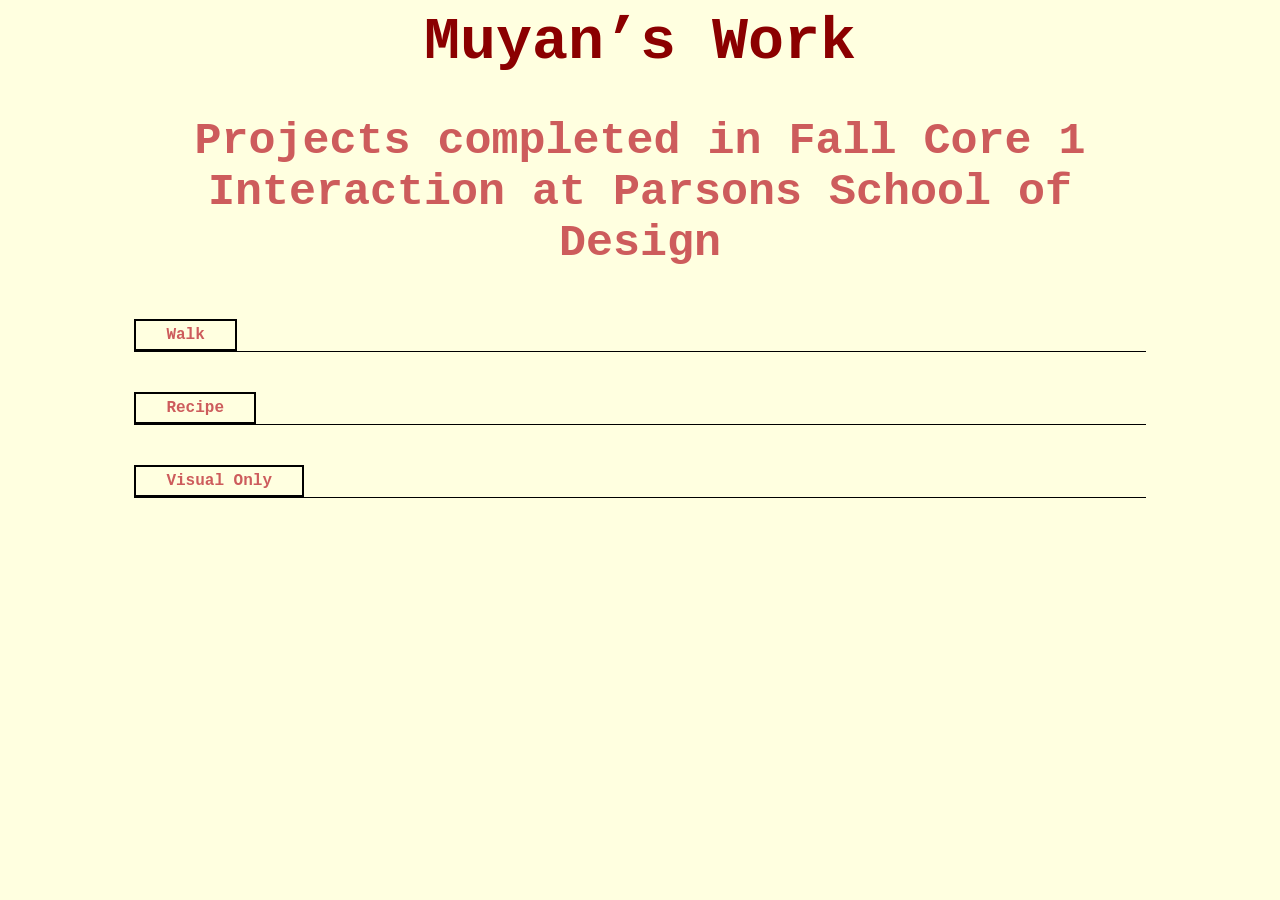
==== index.html @ b07225f3 "update name" ====
<link rel="stylesheet" type="text/css" href="main.css">
<!DOCTYPE html>
<html>
<head>
  <meta charset="utf-8">
  <meta name="viewport" content="width=device-width, initial-scale=1">
  <link rel="stylesheet" type="text/css" href="main.css">
  <link rel="preconnect" href="https://fonts.googleapis.com">
  <link rel="preconnect" href="https://fonts.gstatic.com" crossorigin>
  <link href="https://fonts.googleapis.com/css2?family=Yatra+One&display=swap" rel="stylesheet">
   <link rel="icon" type="image/x-icon" href="favicon.png">
  <title>Nika's Awesome Core 1 Interaction Projects</title>
</head>
<body>
<div class="wrapper">
  <div class="heading">
    <h1>Muyan&rsquo;s Work</h1>
    <h2>Projects completed in Fall Core 1 Interaction at Parsons School of Design</h2>
  </div>
  <div class="entries">
    <div class="entry">
      <a href="projects/walk/index.html">Walk</a>
    </div>
    <div class="entry">
      <a href="projects/recipe/index.html">Recipe</a>
    </div>
    <div class="entry">
      <a href="projects/visual%20only/index.html">Visual Only</a>
    </div>
  </div>

</div>

</body>
</html>
---- main.css ----
body {
  background-color: lightyellow;
  font-family: courier;
}
h1{
	color: darkred;
}
h2{
	color: indianred;
}
 .wrapper {
    width: 80%;
    margin: auto;
}

.heading {
    text-align: center;
    font-size: 30px;
}

.entries {
    margin-top: 50px;
}

.entry {
    margin-bottom: 40px;
    border-bottom: 1px solid black;
}

.entry a {
    display: inline-block;
    border: 2px solid black;
    color: indianred;
    text-decoration: none;
    font-weight: 700;
    padding: 5px 30px;
    font-family: courier;
}
---- main.css ----
body {
  background-color: lightyellow;
  font-family: courier;
}
h1{
	color: darkred;
}
h2{
	color: indianred;
}
 .wrapper {
    width: 80%;
    margin: auto;
}

.heading {
    text-align: center;
    font-size: 30px;
}

.entries {
    margin-top: 50px;
}

.entry {
    margin-bottom: 40px;
    border-bottom: 1px solid black;
}

.entry a {
    display: inline-block;
    border: 2px solid black;
    color: indianred;
    text-decoration: none;
    font-weight: 700;
    padding: 5px 30px;
    font-family: courier;
}
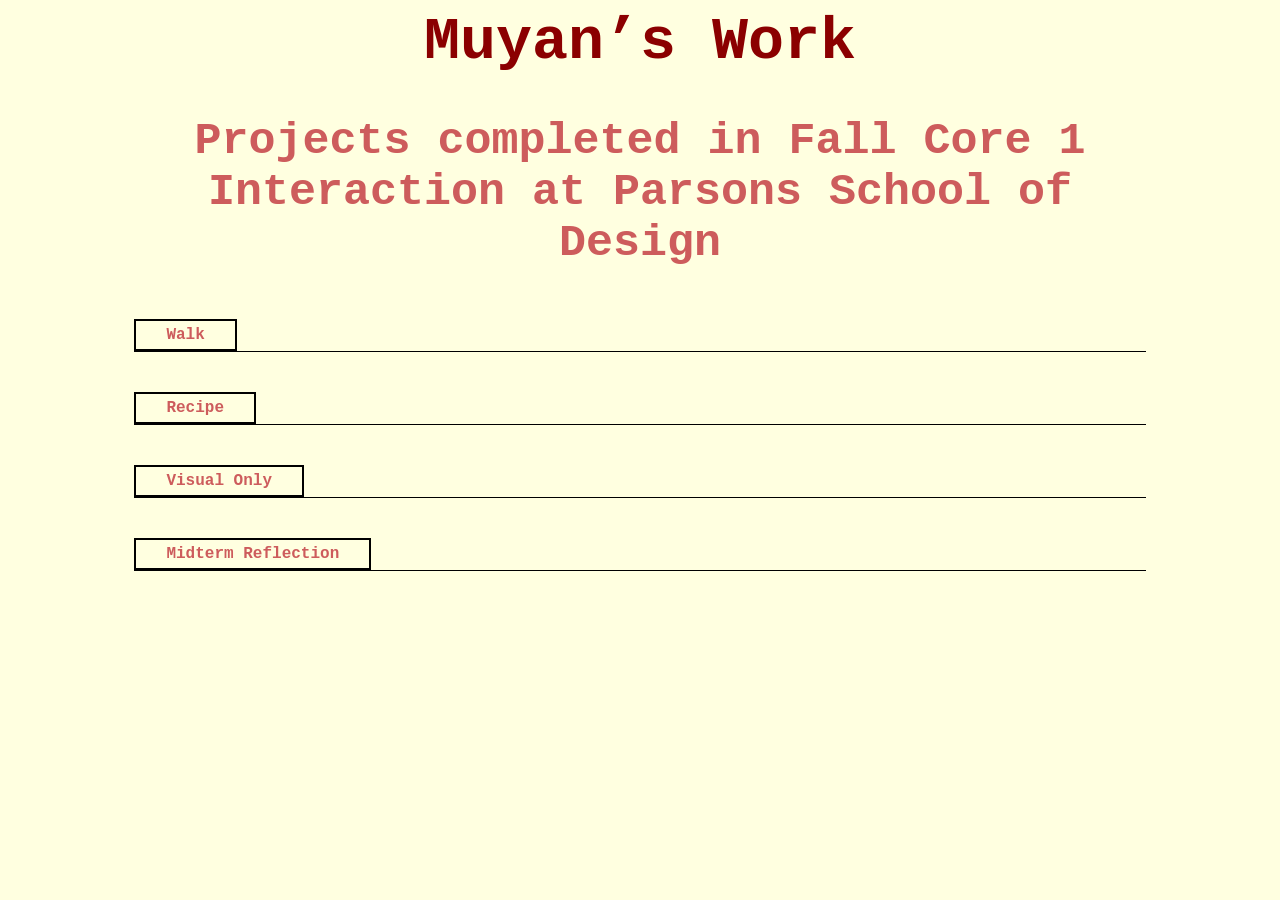
==== commit 0d72a2dc: "midterm website upload" ====
--- a/index.html
+++ b/index.html
@@ -27,8 +27,8 @@
     <div class="entry">
       <a href="projects/visual%20only/index.html">Visual Only</a>
     </div>
-  </div>
-
+    <div class="entry">
+  <a href="projects/midterm%20reflection/index.html">Midterm Reflection</a>
 </div>
 
 </body>
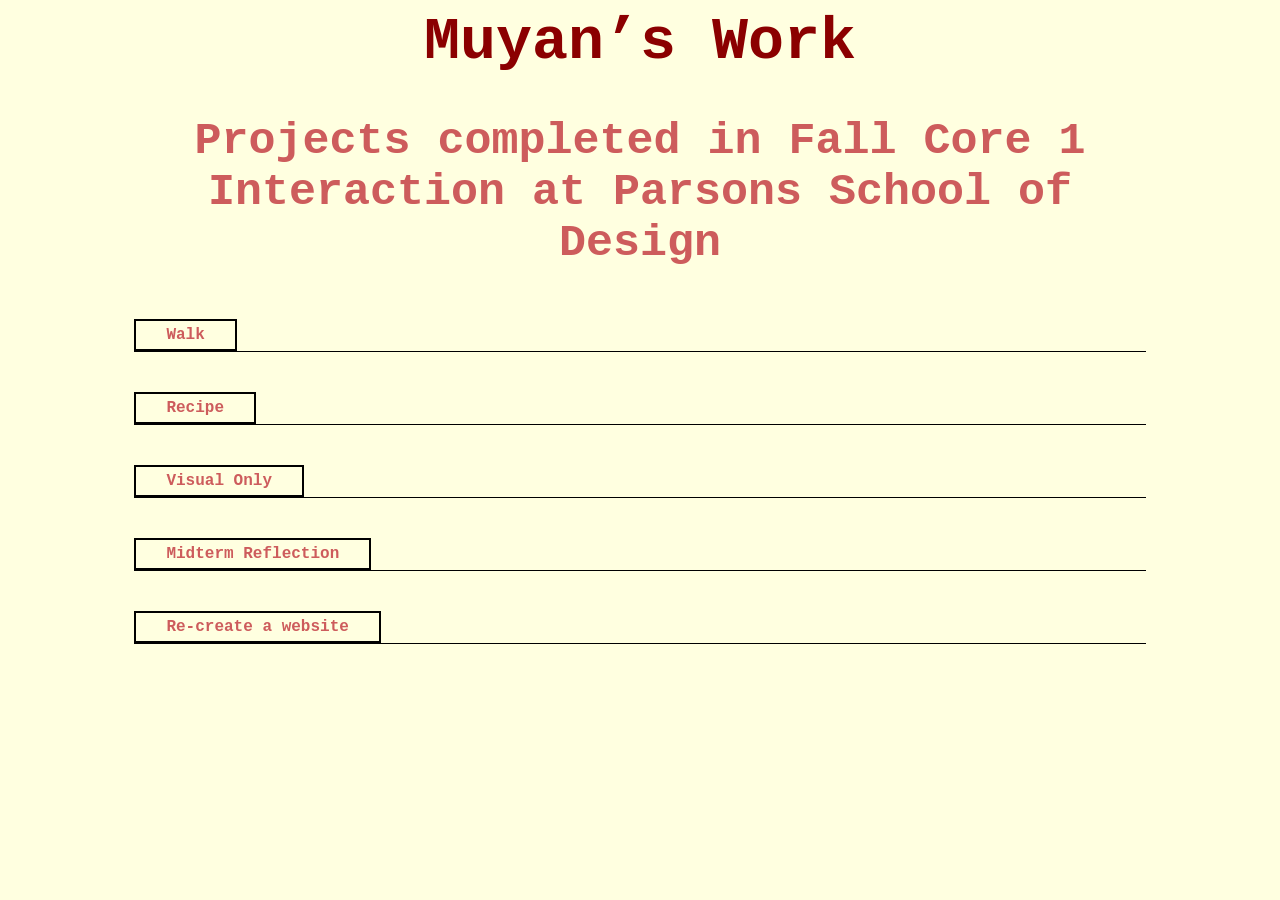
==== commit 060c93a4: "link new project to the website" ====
--- a/index.html
+++ b/index.html
@@ -9,7 +9,7 @@
   <link rel="preconnect" href="https://fonts.gstatic.com" crossorigin>
   <link href="https://fonts.googleapis.com/css2?family=Yatra+One&display=swap" rel="stylesheet">
    <link rel="icon" type="image/x-icon" href="favicon.png">
-  <title>Nika's Awesome Core 1 Interaction Projects</title>
+  <title>Muyan‘s work in Core 1 Interaction Projects</title>
 </head>
 <body>
 <div class="wrapper">
@@ -28,8 +28,11 @@
       <a href="projects/visual%20only/index.html">Visual Only</a>
     </div>
     <div class="entry">
-  <a href="projects/midterm%20reflection/index.html">Midterm Reflection</a>
-</div>
+    <a href="projects/midterm%20reflection/index.html">Midterm Reflection</a>
+    </div>
+    <div class="entry">
+    <a href="projects/Re-create%20a%20website/index.html">Re-create a website</a>
+  </div>
 
 </body>
 </html>
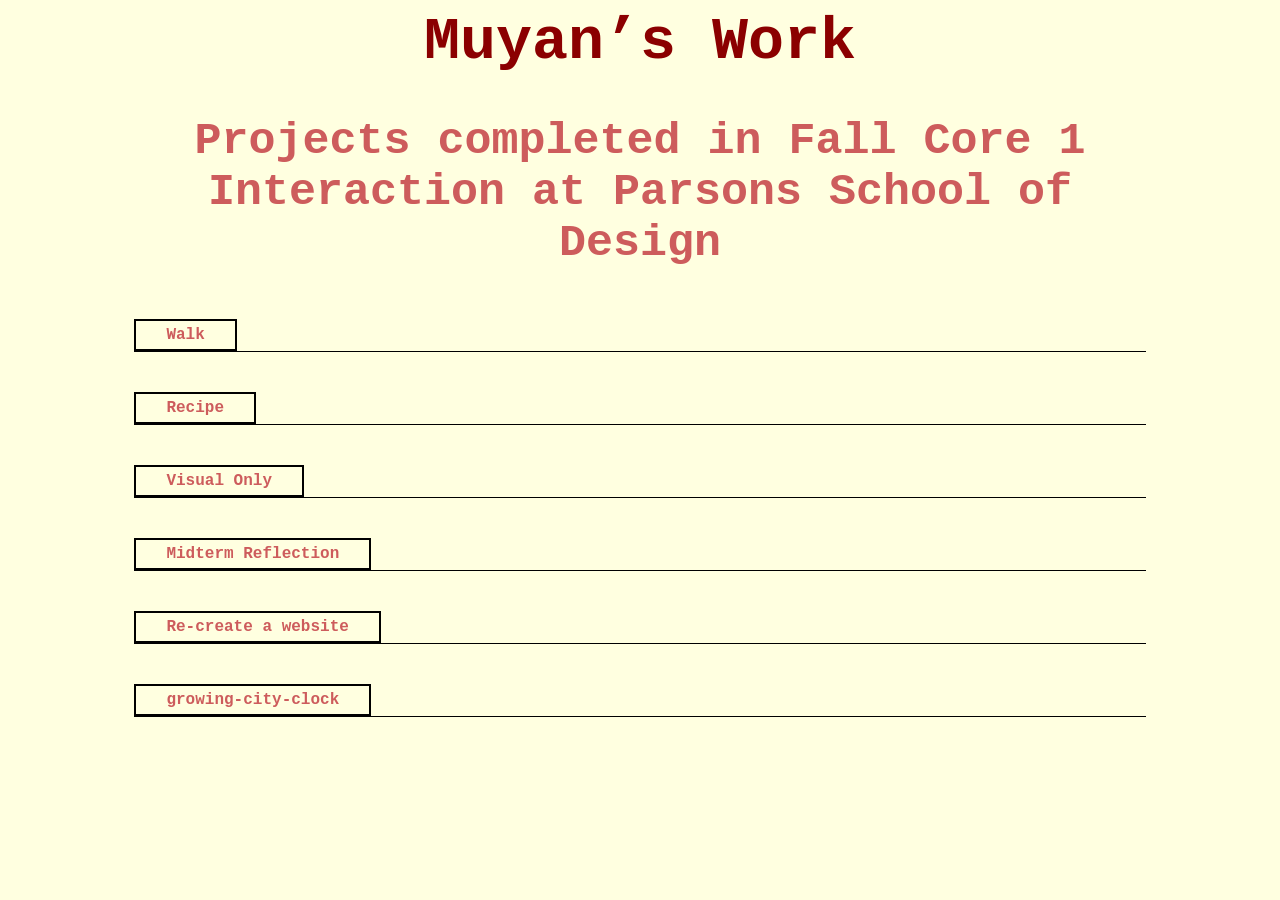
==== commit c161d395: "new project" ====
--- a/index.html
+++ b/index.html
@@ -28,11 +28,15 @@
       <a href="projects/visual%20only/index.html">Visual Only</a>
     </div>
     <div class="entry">
-    <a href="projects/midterm%20reflection/index.html">Midterm Reflection</a>
+      <a href="projects/midterm%20reflection/index.html">Midterm Reflection</a>
     </div>
     <div class="entry">
-    <a href="projects/Re-create%20a%20website/index.html">Re-create a website</a>
-  </div>
+      <a href="projects/Re-create%20a%20website/index.html">Re-create a website</a>
+    </div>
+      <div class="entry">
+       <a href="projects/growing-city-clock/index.html">growing-city-clock</a
+    </div>
+
 
 </body>
 </html>
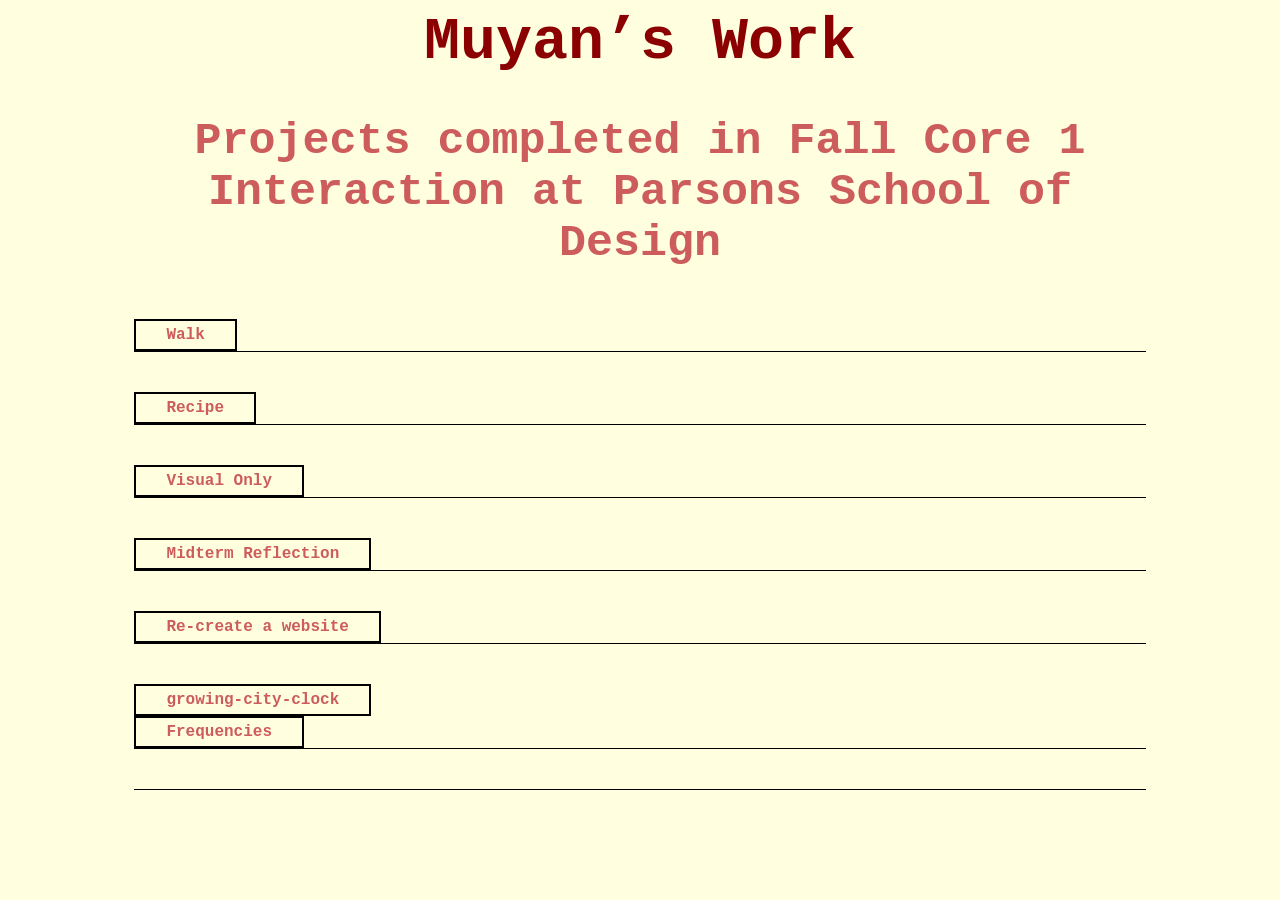
==== commit d7eec58e: "link a new project" ====
--- a/index.html
+++ b/index.html
@@ -36,6 +36,9 @@
       <div class="entry">
        <a href="projects/growing-city-clock/index.html">growing-city-clock</a
     </div>
+    <div class="entry">
+    <a href="projects/frequencies/index.html">Frequencies</a>
+    </div>
 
 
 </body>
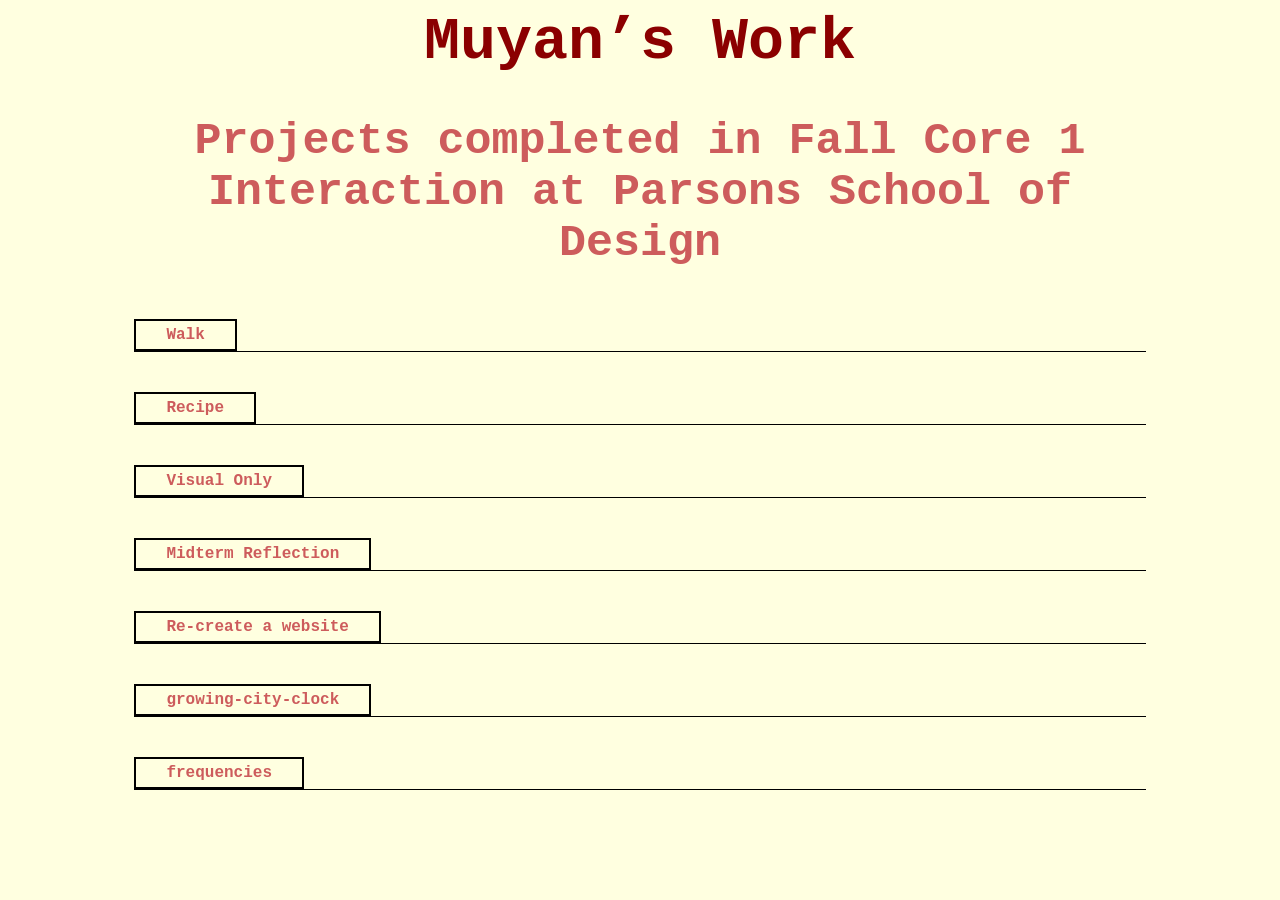
==== commit 47ef7f74: "Update index.html" ====
--- a/index.html
+++ b/index.html
@@ -10,14 +10,14 @@
   <link href="https://fonts.googleapis.com/css2?family=Yatra+One&display=swap" rel="stylesheet">
    <link rel="icon" type="image/x-icon" href="favicon.png">
   <title>Muyan‘s work in Core 1 Interaction Projects</title>
-</head>
-<body>
-<div class="wrapper">
-  <div class="heading">
+    </head>
+    <body>
+    <div class="wrapper">
+    <div class="heading">
     <h1>Muyan&rsquo;s Work</h1>
     <h2>Projects completed in Fall Core 1 Interaction at Parsons School of Design</h2>
-  </div>
-  <div class="entries">
+    </div>
+    <div class="entries">
     <div class="entry">
       <a href="projects/walk/index.html">Walk</a>
     </div>
@@ -34,10 +34,10 @@
       <a href="projects/Re-create%20a%20website/index.html">Re-create a website</a>
     </div>
       <div class="entry">
-       <a href="projects/growing-city-clock/index.html">growing-city-clock</a
+       <a href="projects/growing-city-clock/index.html">growing-city-clock</a>
     </div>
     <div class="entry">
-    <a href="projects/frequencies/index.html">Frequencies</a>
+    <a href="projects/frequencies/index.html">frequencies</a>
     </div>
 
 
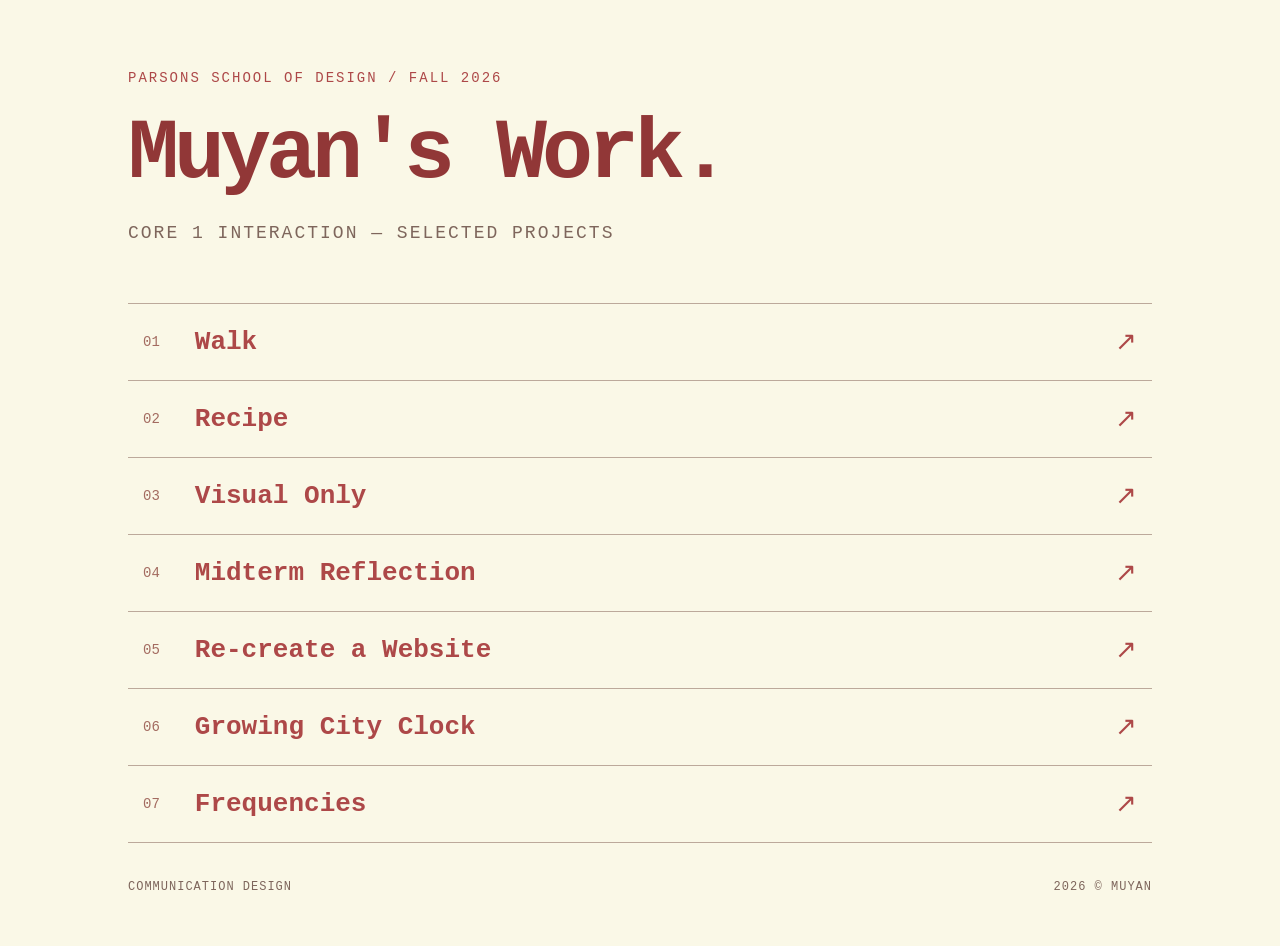
==== commit aab23232: "change" ====
--- a/index.html
+++ b/index.html
@@ -1,45 +1,91 @@
-<link rel="stylesheet" type="text/css" href="main.css">
 <!DOCTYPE html>
-<html>
+<html lang="en">
+
 <head>
-  <meta charset="utf-8">
-  <meta name="viewport" content="width=device-width, initial-scale=1">
-  <link rel="stylesheet" type="text/css" href="main.css">
-  <link rel="preconnect" href="https://fonts.googleapis.com">
-  <link rel="preconnect" href="https://fonts.gstatic.com" crossorigin>
-  <link href="https://fonts.googleapis.com/css2?family=Yatra+One&display=swap" rel="stylesheet">
-   <link rel="icon" type="image/x-icon" href="favicon.png">
-  <title>Muyan‘s work in Core 1 Interaction Projects</title>
-    </head>
-    <body>
+    <meta charset="utf-8">
+    <meta name="viewport" content="width=device-width, initial-scale=1">
+    <link rel="stylesheet" href="main.css">
+    <link rel="icon" href="favicon.png">
+    <title>Muyan's Work</title>
+</head>
+
+<body>
+
     <div class="wrapper">
-    <div class="heading">
-    <h1>Muyan&rsquo;s Work</h1>
-    <h2>Projects completed in Fall Core 1 Interaction at Parsons School of Design</h2>
-    </div>
-    <div class="entries">
-    <div class="entry">
-      <a href="projects/walk/index.html">Walk</a>
-    </div>
-    <div class="entry">
-      <a href="projects/recipe/index.html">Recipe</a>
-    </div>
-    <div class="entry">
-      <a href="projects/visual%20only/index.html">Visual Only</a>
-    </div>
-    <div class="entry">
-      <a href="projects/midterm%20reflection/index.html">Midterm Reflection</a>
-    </div>
-    <div class="entry">
-      <a href="projects/Re-create%20a%20website/index.html">Re-create a website</a>
-    </div>
-      <div class="entry">
-       <a href="projects/growing-city-clock/index.html">growing-city-clock</a>
-    </div>
-    <div class="entry">
-    <a href="projects/frequencies/index.html">frequencies</a>
+
+        <div class="heading">
+            <p class="school">PARSONS SCHOOL OF DESIGN / FALL 2026</p>
+            <h1>Muyan's Work.</h1>
+            <h2>Core 1 Interaction — Selected Projects</h2>
+        </div>
+
+        <div class="entries">
+
+            <div class="entry">
+                <a href="projects/walk/index.html">
+                    <span class="number">01</span>
+                    Walk
+                    <span class="arrow">↗</span>
+                </a>
+            </div>
+
+            <div class="entry">
+                <a href="projects/recipe/index.html">
+                    <span class="number">02</span>
+                    Recipe
+                    <span class="arrow">↗</span>
+                </a>
+            </div>
+
+            <div class="entry">
+                <a href="projects/visual%20only/index.html">
+                    <span class="number">03</span>
+                    Visual Only
+                    <span class="arrow">↗</span>
+                </a>
+            </div>
+
+            <div class="entry">
+                <a href="projects/midterm%20reflection/index.html">
+                    <span class="number">04</span>
+                    Midterm Reflection
+                    <span class="arrow">↗</span>
+                </a>
+            </div>
+
+            <div class="entry">
+                <a href="projects/Re-create%20a%20website/index.html">
+                    <span class="number">05</span>
+                    Re-create a Website
+                    <span class="arrow">↗</span>
+                </a>
+            </div>
+
+            <div class="entry">
+                <a href="projects/growing-city-clock/index.html">
+                    <span class="number">06</span>
+                    Growing City Clock
+                    <span class="arrow">↗</span>
+                </a>
+            </div>
+
+            <div class="entry">
+                <a href="projects/frequencies/index.html">
+                    <span class="number">07</span>
+                    Frequencies
+                    <span class="arrow">↗</span>
+                </a>
+            </div>
+
+        </div>
+
+        <div class="footer">
+            <p>COMMUNICATION DESIGN</p>
+            <p>2026 © MUYAN</p>
+        </div>
+
     </div>
 
+</body>
 
-</body>
-</html>+</html>
--- a/main.css
+++ b/main.css
@@ -1,40 +1,92 @@
 body {
-  background-color: lightyellow;
-  font-family: courier;
+    background-color: #faf8e7;
+    font-family: Courier, monospace;
+    color: #ad4848;
+    margin: 0;
 }
-h1{
-	color: darkred;
-}
-h2{
-	color: indianred;
-}
- .wrapper {
+
+.wrapper {
     width: 80%;
+    max-width: 1100px;
     margin: auto;
 }
 
+/* Heading */
+
 .heading {
-    text-align: center;
-    font-size: 30px;
+    margin-top: 70px;
+    margin-bottom: 60px;
+    text-align: left;
 }
 
+.school {
+    font-size: 14px;
+    letter-spacing: 2px;
+}
+
+h1 {
+    color: #913737;
+    font-size: 85px;
+    letter-spacing: -5px;
+    margin: 20px 0;
+}
+
+h2 {
+    font-size: 18px;
+    font-weight: normal;
+    text-transform: uppercase;
+    letter-spacing: 2px;
+    color: #7e665c;
+}
+
+/* Project List */
+
 .entries {
-    margin-top: 50px;
+    border-top: 1px solid #bca99b;
 }
 
 .entry {
-    margin-bottom: 40px;
-    border-bottom: 1px solid black;
+    border-bottom: 1px solid #bca99b;
 }
 
 .entry a {
-    display: inline-block;
-    border: 2px solid black;
-    color: indianred;
+    display: flex;
+    align-items: center;
+    padding: 22px 15px;
+    color: #ad4848;
     text-decoration: none;
-    font-weight: 700;
-    padding: 5px 30px;
-    font-family: courier;
+    font-size: 26px;
+    font-weight: bold;
 }
 
+.number {
+    font-size: 14px;
+    font-weight: normal;
+    color: #a36b60;
+    margin-right: 35px;
+}
 
+.arrow {
+    margin-left: auto;
+    font-size: 26px;
+    font-weight: normal;
+}
+
+/* Hover Effect */
+
+.entry a:hover {
+    background-color: #f0dfd4;
+    color: #913737;
+}
+
+/* Footer */
+
+.footer {
+    display: flex;
+    justify-content: space-between;
+    margin-top: 25px;
+    margin-bottom: 40px;
+    font-size: 12px;
+    letter-spacing: 1px;
+    color: #7e665c;
+}
